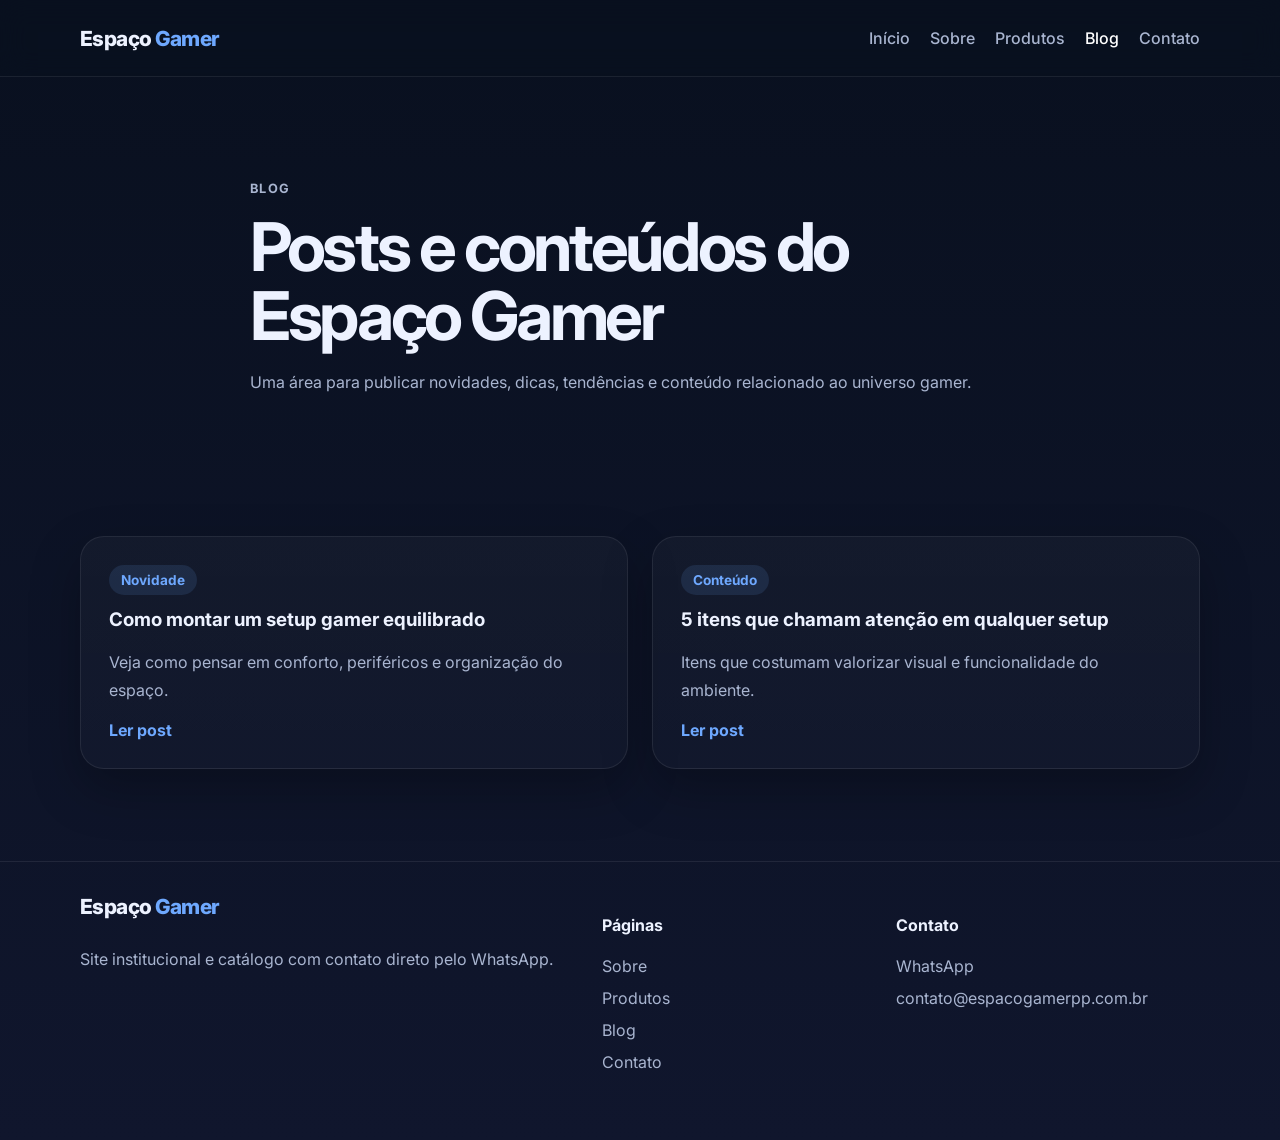
==== blog.html @ e514c717 "adicionando o projeto básico do site." ====
<!DOCTYPE html>
<html lang="pt-BR">
<head>
  <meta charset="UTF-8" />
  <meta name="viewport" content="width=device-width, initial-scale=1.0" />
  <title>Blog | Espaço Gamer</title>
  <meta name="description" content="Confira os posts e novidades do Espaço Gamer." />
  <link rel="preconnect" href="https://fonts.googleapis.com">
  <link rel="preconnect" href="https://fonts.gstatic.com" crossorigin>
  <link href="https://fonts.googleapis.com/css2?family=Inter:wght@400;500;600;700;800&display=swap" rel="stylesheet">
  <link rel="stylesheet" href="assets/css/style.css" />
</head>
<body>
  <header class="site-header">
    <div class="container nav-wrap">
      <a class="logo" href="index.html">Espaço <span>Gamer</span></a>
      <button class="menu-toggle" aria-label="Abrir menu">☰</button>
      <nav class="site-nav">
        <a href="index.html">Início</a>
        <a href="sobre.html">Sobre</a>
        <a href="produtos.html">Produtos</a>
        <a href="blog.html" class="active">Blog</a>
        <a href="contato.html">Contato</a>
      </nav>
    </div>
  </header>

  <main class="page-main">
    <section class="page-hero">
      <div class="container narrow">
        <p class="eyebrow">Blog</p>
        <h1>Posts e conteúdos do Espaço Gamer</h1>
        <p>Uma área para publicar novidades, dicas, tendências e conteúdo relacionado ao universo gamer.</p>
      </div>
    </section>

    <section class="section">
      <div class="container card-grid two">
        <article class="post-card">
          <span class="post-tag">Novidade</span>
          <h3><a href="blog/post-1.html">Como montar um setup gamer equilibrado</a></h3>
          <p>Veja como pensar em conforto, periféricos e organização do espaço.</p>
          <a class="text-link" href="blog/post-1.html">Ler post</a>
        </article>

        <article class="post-card">
          <span class="post-tag">Conteúdo</span>
          <h3><a href="blog/post-2.html">5 itens que chamam atenção em qualquer setup</a></h3>
          <p>Itens que costumam valorizar visual e funcionalidade do ambiente.</p>
          <a class="text-link" href="blog/post-2.html">Ler post</a>
        </article>
      </div>
    </section>
  </main>

  <footer class="site-footer">
    <div class="container footer-grid">
      <div>
        <a class="logo footer-logo" href="index.html">Espaço <span>Gamer</span></a>
        <p>Site institucional e catálogo com contato direto pelo WhatsApp.</p>
      </div>
      <div>
        <h4>Páginas</h4>
        <ul>
          <li><a href="sobre.html">Sobre</a></li>
          <li><a href="produtos.html">Produtos</a></li>
          <li><a href="blog.html">Blog</a></li>
          <li><a href="contato.html">Contato</a></li>
        </ul>
      </div>
      <div>
        <h4>Contato</h4>
        <ul>
          <li><a target="_blank" rel="noopener" href="https://wa.me/5500000000000">WhatsApp</a></li>
          <li><a href="mailto:contato@espacogamerpp.com.br">contato@espacogamerpp.com.br</a></li>
        </ul>
      </div>
    </div>
  </footer>

  <script src="assets/js/main.js"></script>
</body>
</html>
---- assets/css/style.css ----
:root {
  --bg: #0b1020;
  --bg-soft: #111831;
  --card: #141c36;
  --text: #edf2ff;
  --muted: #a9b5d0;
  --primary: #6ea8fe;
  --primary-strong: #4b8ef7;
  --border: rgba(255,255,255,0.08);
  --white: #ffffff;
  --shadow: 0 20px 50px rgba(0,0,0,0.25);
}

* { box-sizing: border-box; }
html { scroll-behavior: smooth; }
body {
  margin: 0;
  font-family: 'Inter', Arial, sans-serif;
  background: linear-gradient(180deg, #09101f 0%, #10162d 100%);
  color: var(--text);
}
img { max-width: 100%; display: block; }
a { color: inherit; text-decoration: none; }
.container { width: min(1120px, calc(100% - 32px)); margin: 0 auto; }
.narrow { width: min(780px, calc(100% - 32px)); }
.section { padding: 72px 0; }
.alt-bg { background: rgba(255,255,255,0.02); }
.page-main { min-height: 70vh; }

.site-header {
  position: sticky;
  top: 0;
  z-index: 20;
  background: rgba(9, 16, 31, 0.88);
  backdrop-filter: blur(14px);
  border-bottom: 1px solid var(--border);
}
.nav-wrap {
  display: flex;
  align-items: center;
  justify-content: space-between;
  min-height: 76px;
  gap: 16px;
}
.logo {
  font-size: 1.3rem;
  font-weight: 800;
  letter-spacing: -0.03em;
}
.logo span { color: var(--primary); }
.site-nav {
  display: flex;
  gap: 20px;
  align-items: center;
}
.site-nav a {
  color: var(--muted);
  font-weight: 500;
}
.site-nav a.active,
.site-nav a:hover { color: var(--white); }
.menu-toggle {
  display: none;
  background: transparent;
  border: 1px solid var(--border);
  color: var(--white);
  border-radius: 10px;
  padding: 10px 12px;
}

.hero,
.page-hero {
  padding: 88px 0 52px;
}
.hero-grid,
.two-col,
.footer-grid {
  display: grid;
  gap: 28px;
}
.hero-grid,
.two-col { grid-template-columns: 1.2fr 0.8fr; }
.hero h1,
.page-hero h1 {
  font-size: clamp(2.2rem, 6vw, 4.2rem);
  line-height: 1.02;
  letter-spacing: -0.05em;
  margin: 10px 0 18px;
}
.hero-text,
.page-hero p,
p { color: var(--muted); line-height: 1.75; }
.eyebrow {
  color: var(--primary);
  font-weight: 700;
  text-transform: uppercase;
  letter-spacing: 0.1em;
  font-size: 0.8rem;
}
.hero-actions {
  display: flex;
  flex-wrap: wrap;
  gap: 12px;
  margin-top: 28px;
}
.hero-card,
.info-box,
.product-card,
.post-card {
  background: linear-gradient(180deg, rgba(255,255,255,0.03), rgba(255,255,255,0.02));
  border: 1px solid var(--border);
  border-radius: 24px;
  padding: 28px;
  box-shadow: var(--shadow);
}
.badge,
.post-tag {
  display: inline-flex;
  padding: 7px 12px;
  border-radius: 999px;
  background: rgba(110,168,254,0.12);
  color: var(--primary);
  font-size: 0.85rem;
  font-weight: 700;
}
.hero-card h2,
.section h2,
.info-box h3,
.product-card h3,
.post-card h3 {
  margin: 14px 0 14px;
  line-height: 1.2;
}
.hero-card ul,
.check-list,
.footer-grid ul {
  list-style: none;
  padding: 0;
  margin: 18px 0 0;
}
.hero-card li,
.check-list li,
.footer-grid li {
  margin-bottom: 12px;
  color: var(--muted);
}
.card-grid {
  display: grid;
  gap: 24px;
}
.card-grid.three { grid-template-columns: repeat(3, 1fr); }
.card-grid.two { grid-template-columns: repeat(2, 1fr); }
.product-thumb {
  min-height: 180px;
  display: grid;
  place-items: center;
  border-radius: 18px;
  background: linear-gradient(135deg, rgba(110,168,254,0.18), rgba(255,255,255,0.04));
  color: var(--white);
  font-weight: 700;
  margin-bottom: 20px;
}
.btn {
  display: inline-flex;
  align-items: center;
  justify-content: center;
  gap: 8px;
  min-height: 48px;
  padding: 0 20px;
  border-radius: 14px;
  font-weight: 700;
  transition: transform .2s ease, background .2s ease;
}
.btn:hover { transform: translateY(-1px); }
.btn-primary {
  background: var(--primary);
  color: #07101d;
}
.btn-primary:hover { background: var(--primary-strong); }
.btn-secondary {
  border: 1px solid var(--border);
  color: var(--white);
  background: rgba(255,255,255,0.02);
}
.btn-full { width: 100%; margin-top: 18px; }
.text-link {
  color: var(--primary);
  font-weight: 700;
}
.section-head {
  display: flex;
  justify-content: space-between;
  align-items: end;
  gap: 20px;
  margin-bottom: 28px;
}
.filter-bar {
  margin-bottom: 28px;
}
.filter-bar input {
  width: 100%;
  min-height: 52px;
  border-radius: 14px;
  border: 1px solid var(--border);
  background: rgba(255,255,255,0.03);
  color: var(--white);
  padding: 0 16px;
  font-size: 1rem;
}
.post-layout {
  padding: 72px 0;
}
.post-meta {
  font-size: 0.95rem;
  color: var(--muted);
  margin-bottom: 28px;
}
.site-footer {
  border-top: 1px solid var(--border);
  padding: 32px 0 56px;
  margin-top: 20px;
}
.footer-grid { grid-template-columns: 1.3fr 0.7fr 0.8fr; }
.footer-logo { display: inline-block; margin-bottom: 10px; }

@media (max-width: 920px) {
  .hero-grid,
  .two-col,
  .card-grid.three,
  .card-grid.two,
  .footer-grid {
    grid-template-columns: 1fr;
  }

  .site-nav {
    display: none;
    position: absolute;
    top: 76px;
    right: 16px;
    left: 16px;
    background: #0f1730;
    border: 1px solid var(--border);
    border-radius: 18px;
    padding: 16px;
    flex-direction: column;
    align-items: flex-start;
  }

  .site-nav.open { display: flex; }
  .menu-toggle { display: inline-flex; }
  .section-head { align-items: flex-start; flex-direction: column; }
}
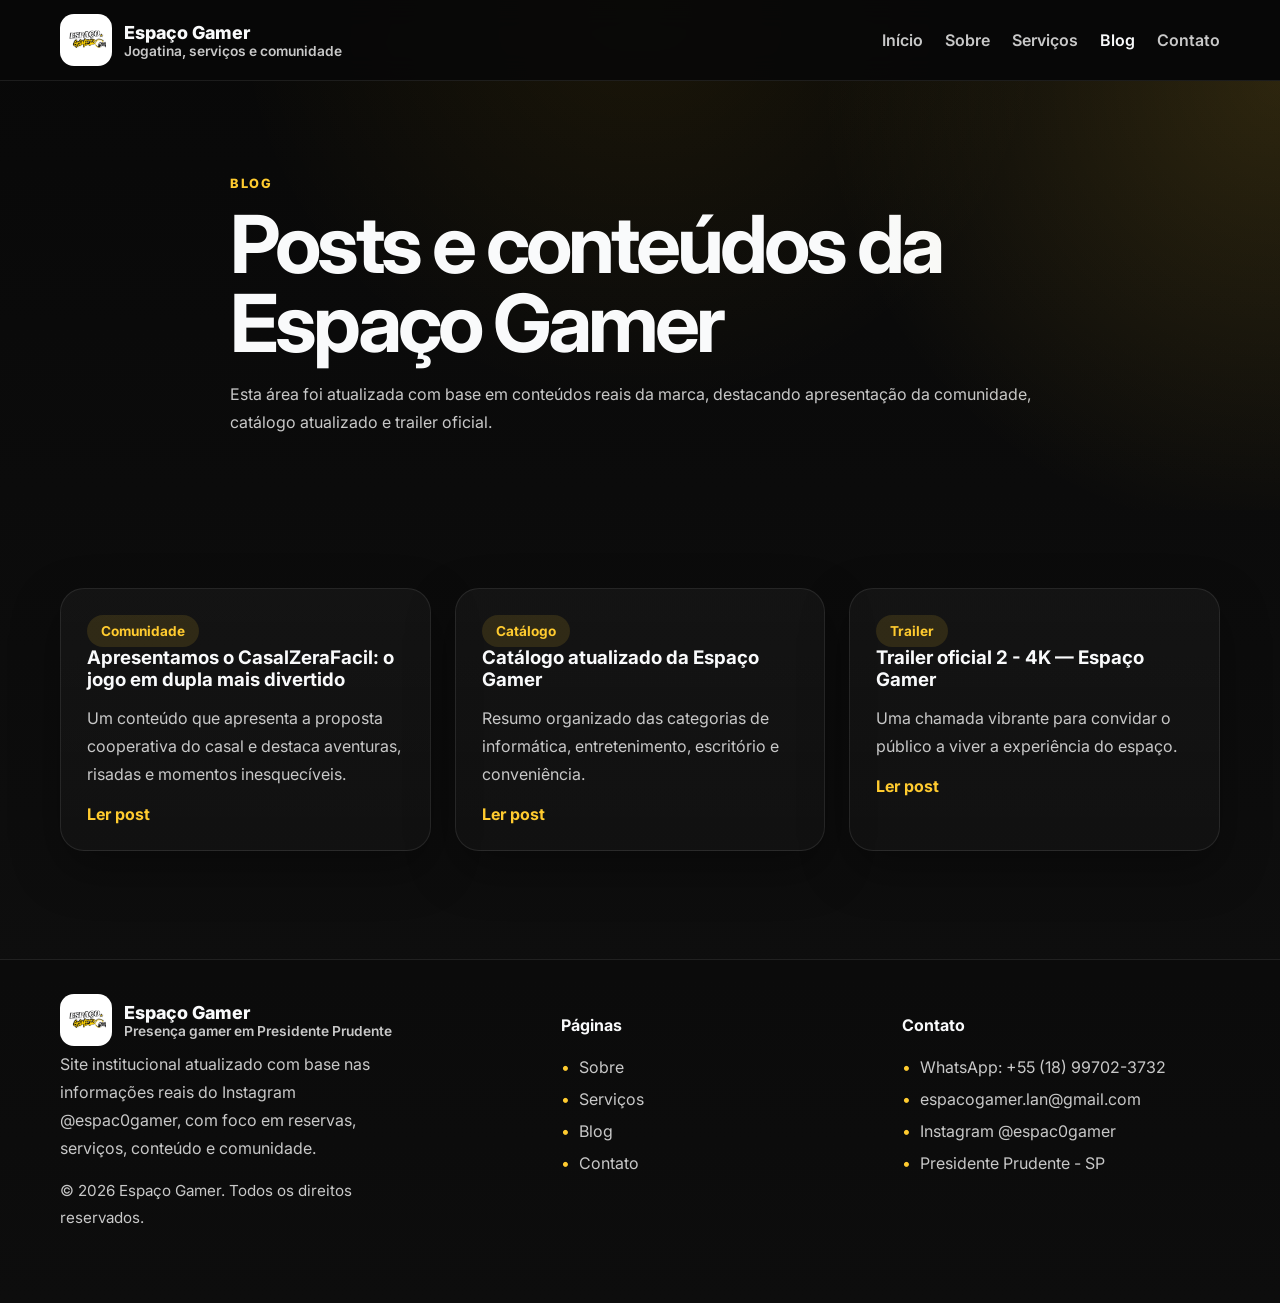
==== commit 79a3b89c: "atualizações do site" ====
--- a/blog.html
+++ b/blog.html
@@ -4,80 +4,101 @@
   <meta charset="UTF-8" />
   <meta name="viewport" content="width=device-width, initial-scale=1.0" />
   <title>Blog | Espaço Gamer</title>
-  <meta name="description" content="Confira os posts e novidades do Espaço Gamer." />
+  <meta name="description" content="Posts, novidades e conteúdos da Espaço Gamer." />
   <link rel="preconnect" href="https://fonts.googleapis.com">
   <link rel="preconnect" href="https://fonts.gstatic.com" crossorigin>
   <link href="https://fonts.googleapis.com/css2?family=Inter:wght@400;500;600;700;800&display=swap" rel="stylesheet">
   <link rel="stylesheet" href="assets/css/style.css" />
 </head>
 <body>
-  <header class="site-header">
-    <div class="container nav-wrap">
-      <a class="logo" href="index.html">Espaço <span>Gamer</span></a>
-      <button class="menu-toggle" aria-label="Abrir menu">☰</button>
-      <nav class="site-nav">
-        <a href="index.html">Início</a>
-        <a href="sobre.html">Sobre</a>
-        <a href="produtos.html">Produtos</a>
-        <a href="blog.html" class="active">Blog</a>
-        <a href="contato.html">Contato</a>
-      </nav>
-    </div>
-  </header>
+
+<header class="site-header">
+  <div class="container nav-wrap">
+    <a class="logo" href="index.html">
+      <img src="assets/img/branding/logo-espaco-gamer.png" alt="Logo Espaço Gamer" />
+      <span class="logo-mark">Espaço Gamer<span>Jogatina, serviços e comunidade</span></span>
+    </a>
+    <button class="menu-toggle" aria-label="Abrir menu">☰</button>
+    <nav class="site-nav">
+      <a href="index.html" class="">Início</a>
+      <a href="sobre.html" class="">Sobre</a>
+      <a href="produtos.html" class="">Serviços</a>
+      <a href="blog.html" class="active">Blog</a>
+      <a href="contato.html" class="">Contato</a>
+    </nav>
+  </div>
+</header>
+
 
   <main class="page-main">
     <section class="page-hero">
       <div class="container narrow">
         <p class="eyebrow">Blog</p>
-        <h1>Posts e conteúdos do Espaço Gamer</h1>
-        <p>Uma área para publicar novidades, dicas, tendências e conteúdo relacionado ao universo gamer.</p>
+        <h1>Posts e conteúdos da Espaço Gamer</h1>
+        <p>Esta área foi atualizada com base em conteúdos reais da marca, destacando apresentação da comunidade, catálogo atualizado e trailer oficial.</p>
       </div>
     </section>
 
     <section class="section">
-      <div class="container card-grid two">
+      <div class="container card-grid three">
         <article class="post-card">
-          <span class="post-tag">Novidade</span>
-          <h3><a href="blog/post-1.html">Como montar um setup gamer equilibrado</a></h3>
-          <p>Veja como pensar em conforto, periféricos e organização do espaço.</p>
+          <span class="post-tag">Comunidade</span>
+          <h3><a href="blog/post-1.html">Apresentamos o CasalZeraFacil: o jogo em dupla mais divertido</a></h3>
+          <p>Um conteúdo que apresenta a proposta cooperativa do casal e destaca aventuras, risadas e momentos inesquecíveis.</p>
           <a class="text-link" href="blog/post-1.html">Ler post</a>
         </article>
 
         <article class="post-card">
-          <span class="post-tag">Conteúdo</span>
-          <h3><a href="blog/post-2.html">5 itens que chamam atenção em qualquer setup</a></h3>
-          <p>Itens que costumam valorizar visual e funcionalidade do ambiente.</p>
+          <span class="post-tag">Catálogo</span>
+          <h3><a href="blog/post-2.html">Catálogo atualizado da Espaço Gamer</a></h3>
+          <p>Resumo organizado das categorias de informática, entretenimento, escritório e conveniência.</p>
           <a class="text-link" href="blog/post-2.html">Ler post</a>
+        </article>
+
+        <article class="post-card">
+          <span class="post-tag">Trailer</span>
+          <h3><a href="blog/post-3.html">Trailer oficial 2 - 4K — Espaço Gamer</a></h3>
+          <p>Uma chamada vibrante para convidar o público a viver a experiência do espaço.</p>
+          <a class="text-link" href="blog/post-3.html">Ler post</a>
         </article>
       </div>
     </section>
   </main>
 
-  <footer class="site-footer">
-    <div class="container footer-grid">
-      <div>
-        <a class="logo footer-logo" href="index.html">Espaço <span>Gamer</span></a>
-        <p>Site institucional e catálogo com contato direto pelo WhatsApp.</p>
-      </div>
-      <div>
-        <h4>Páginas</h4>
-        <ul>
-          <li><a href="sobre.html">Sobre</a></li>
-          <li><a href="produtos.html">Produtos</a></li>
-          <li><a href="blog.html">Blog</a></li>
-          <li><a href="contato.html">Contato</a></li>
-        </ul>
-      </div>
-      <div>
-        <h4>Contato</h4>
-        <ul>
-          <li><a target="_blank" rel="noopener" href="https://wa.me/5500000000000">WhatsApp</a></li>
-          <li><a href="mailto:contato@espacogamerpp.com.br">contato@espacogamerpp.com.br</a></li>
-        </ul>
-      </div>
+
+<footer class="site-footer">
+  <div class="container footer-grid">
+    <div class="footer-brand">
+      <a class="logo" href="index.html">
+        <img src="assets/img/branding/logo-espaco-gamer.png" alt="Logo Espaço Gamer" />
+        <span class="logo-mark">Espaço Gamer<span>Presença gamer em Presidente Prudente</span></span>
+      </a>
+      <p>Site institucional atualizado com base nas informações reais do Instagram <span data-instagram-user></span>, com foco em reservas, serviços, conteúdo e comunidade.</p>
+      <p class="footer-note small-muted">© <span data-current-year></span> Espaço Gamer. Todos os direitos reservados.</p>
     </div>
-  </footer>
+    <div>
+      <h4>Páginas</h4>
+      <ul>
+        <li><a href="sobre.html">Sobre</a></li>
+        <li><a href="produtos.html">Serviços</a></li>
+        <li><a href="blog.html">Blog</a></li>
+        <li><a href="contato.html">Contato</a></li>
+      </ul>
+    </div>
+    <div>
+      <h4>Contato</h4>
+      <ul>
+        <li><a data-whatsapp-link data-whatsapp-text="Olá! Vim pelo site do Espaço Gamer e quero mais informações.">WhatsApp: <span data-whatsapp-number></span></a></li>
+        <li><a data-email-link><span data-email-text></span></a></li>
+        <li><a data-instagram-link>Instagram <span data-instagram-user></span></a></li>
+        <li><span data-city></span></li>
+      </ul>
+    </div>
+  </div>
+</footer>
 
+
+  <script src="assets/js/site-config.js"></script>
   <script src="assets/js/main.js"></script>
 </body>
 </html>
--- a/assets/css/style.css
+++ b/assets/css/style.css
@@ -1,14 +1,15 @@
 :root {
-  --bg: #0b1020;
-  --bg-soft: #111831;
-  --card: #141c36;
-  --text: #edf2ff;
-  --muted: #a9b5d0;
-  --primary: #6ea8fe;
-  --primary-strong: #4b8ef7;
-  --border: rgba(255,255,255,0.08);
-  --white: #ffffff;
-  --shadow: 0 20px 50px rgba(0,0,0,0.25);
+  --bg: #090909;
+  --bg-soft: #131313;
+  --panel: #181818;
+  --panel-2: #1f1f1f;
+  --text: #f9fafb;
+  --muted: #c8c8c8;
+  --accent: #ffcb2f;
+  --accent-strong: #f4a300;
+  --line: rgba(255,255,255,0.09);
+  --shadow: 0 18px 48px rgba(0, 0, 0, 0.35);
+  --radius: 24px;
 }
 
 * { box-sizing: border-box; }
@@ -16,177 +17,167 @@
 body {
   margin: 0;
   font-family: 'Inter', Arial, sans-serif;
-  background: linear-gradient(180deg, #09101f 0%, #10162d 100%);
+  background:
+    radial-gradient(circle at top, rgba(255, 191, 0, 0.08), transparent 28%),
+    linear-gradient(180deg, #080808 0%, #101010 100%);
   color: var(--text);
 }
-img { max-width: 100%; display: block; }
+img { display: block; max-width: 100%; }
 a { color: inherit; text-decoration: none; }
-.container { width: min(1120px, calc(100% - 32px)); margin: 0 auto; }
-.narrow { width: min(780px, calc(100% - 32px)); }
-.section { padding: 72px 0; }
+p { color: var(--muted); line-height: 1.75; margin: 0 0 16px; }
+ul { margin: 0; padding: 0; }
+.container { width: min(1160px, calc(100% - 32px)); margin: 0 auto; }
+.narrow { width: min(820px, calc(100% - 32px)); }
+.section { padding: 78px 0; }
 .alt-bg { background: rgba(255,255,255,0.02); }
 .page-main { min-height: 70vh; }
+.eyebrow {
+  color: var(--accent);
+  font-weight: 800;
+  letter-spacing: 0.12em;
+  font-size: 0.8rem;
+  text-transform: uppercase;
+  margin-bottom: 10px;
+}
 
 .site-header {
   position: sticky;
   top: 0;
-  z-index: 20;
-  background: rgba(9, 16, 31, 0.88);
+  z-index: 30;
+  border-bottom: 1px solid var(--line);
+  background: rgba(8, 8, 8, 0.86);
   backdrop-filter: blur(14px);
-  border-bottom: 1px solid var(--border);
 }
 .nav-wrap {
+  min-height: 80px;
   display: flex;
   align-items: center;
   justify-content: space-between;
-  min-height: 76px;
-  gap: 16px;
+  gap: 20px;
 }
 .logo {
-  font-size: 1.3rem;
+  display: inline-flex;
+  align-items: center;
+  gap: 12px;
+  font-size: 1.12rem;
   font-weight: 800;
-  letter-spacing: -0.03em;
-}
-.logo span { color: var(--primary); }
+}
+.logo img {
+  width: 52px;
+  height: 52px;
+  object-fit: contain;
+  background: #fff;
+  border-radius: 14px;
+  padding: 6px;
+}
+.logo-mark span {
+  display: block;
+  font-size: 0.86rem;
+  font-weight: 600;
+  color: var(--muted);
+}
 .site-nav {
   display: flex;
-  gap: 20px;
+  gap: 22px;
   align-items: center;
 }
 .site-nav a {
   color: var(--muted);
-  font-weight: 500;
+  font-weight: 600;
 }
 .site-nav a.active,
-.site-nav a:hover { color: var(--white); }
+.site-nav a:hover { color: var(--text); }
 .menu-toggle {
   display: none;
+  padding: 10px 12px;
+  border-radius: 12px;
+  border: 1px solid var(--line);
   background: transparent;
-  border: 1px solid var(--border);
-  color: var(--white);
-  border-radius: 10px;
-  padding: 10px 12px;
-}
-
-.hero,
-.page-hero {
-  padding: 88px 0 52px;
-}
-.hero-grid,
-.two-col,
-.footer-grid {
-  display: grid;
-  gap: 28px;
-}
-.hero-grid,
-.two-col { grid-template-columns: 1.2fr 0.8fr; }
+  color: var(--text);
+}
+
+.hero {
+  position: relative;
+  min-height: 86vh;
+  display: flex;
+  align-items: center;
+  overflow: hidden;
+}
+.hero::before {
+  content: "";
+  position: absolute;
+  inset: 0;
+  background:
+    linear-gradient(90deg, rgba(0,0,0,0.86) 0%, rgba(0,0,0,0.72) 42%, rgba(0,0,0,0.42) 100%),
+    linear-gradient(180deg, rgba(0,0,0,0.18), rgba(0,0,0,0.4));
+}
+.hero-bg {
+  position: absolute;
+  inset: 0;
+  width: 100%;
+  height: 100%;
+  object-fit: cover;
+}
+.hero-inner {
+  position: relative;
+  z-index: 1;
+  width: min(760px, 100%);
+  padding: 96px 0;
+}
 .hero h1,
 .page-hero h1 {
-  font-size: clamp(2.2rem, 6vw, 4.2rem);
-  line-height: 1.02;
+  font-size: clamp(2.4rem, 7vw, 5rem);
+  line-height: 0.98;
   letter-spacing: -0.05em;
-  margin: 10px 0 18px;
-}
-.hero-text,
-.page-hero p,
-p { color: var(--muted); line-height: 1.75; }
-.eyebrow {
-  color: var(--primary);
-  font-weight: 700;
-  text-transform: uppercase;
-  letter-spacing: 0.1em;
-  font-size: 0.8rem;
-}
-.hero-actions {
+  margin: 0 0 18px;
+}
+.hero p { font-size: 1.03rem; }
+.hero-actions,
+.inline-actions {
   display: flex;
   flex-wrap: wrap;
   gap: 12px;
   margin-top: 28px;
 }
-.hero-card,
-.info-box,
-.product-card,
-.post-card {
-  background: linear-gradient(180deg, rgba(255,255,255,0.03), rgba(255,255,255,0.02));
-  border: 1px solid var(--border);
-  border-radius: 24px;
-  padding: 28px;
-  box-shadow: var(--shadow);
-}
-.badge,
-.post-tag {
-  display: inline-flex;
-  padding: 7px 12px;
-  border-radius: 999px;
-  background: rgba(110,168,254,0.12);
-  color: var(--primary);
-  font-size: 0.85rem;
-  font-weight: 700;
-}
-.hero-card h2,
-.section h2,
-.info-box h3,
-.product-card h3,
-.post-card h3 {
-  margin: 14px 0 14px;
-  line-height: 1.2;
-}
-.hero-card ul,
-.check-list,
-.footer-grid ul {
-  list-style: none;
-  padding: 0;
-  margin: 18px 0 0;
-}
-.hero-card li,
-.check-list li,
-.footer-grid li {
-  margin-bottom: 12px;
-  color: var(--muted);
-}
-.card-grid {
+.stat-row,
+.card-grid,
+.footer-grid,
+.two-col,
+.gallery-grid,
+.service-grid,
+.mini-grid {
   display: grid;
   gap: 24px;
 }
-.card-grid.three { grid-template-columns: repeat(3, 1fr); }
-.card-grid.two { grid-template-columns: repeat(2, 1fr); }
-.product-thumb {
-  min-height: 180px;
-  display: grid;
-  place-items: center;
-  border-radius: 18px;
-  background: linear-gradient(135deg, rgba(110,168,254,0.18), rgba(255,255,255,0.04));
-  color: var(--white);
-  font-weight: 700;
-  margin-bottom: 20px;
-}
-.btn {
-  display: inline-flex;
-  align-items: center;
-  justify-content: center;
-  gap: 8px;
-  min-height: 48px;
-  padding: 0 20px;
-  border-radius: 14px;
-  font-weight: 700;
-  transition: transform .2s ease, background .2s ease;
-}
-.btn:hover { transform: translateY(-1px); }
-.btn-primary {
-  background: var(--primary);
-  color: #07101d;
-}
-.btn-primary:hover { background: var(--primary-strong); }
-.btn-secondary {
-  border: 1px solid var(--border);
-  color: var(--white);
-  background: rgba(255,255,255,0.02);
-}
-.btn-full { width: 100%; margin-top: 18px; }
-.text-link {
-  color: var(--primary);
-  font-weight: 700;
-}
+.stat-row { grid-template-columns: repeat(4, 1fr); margin-top: 40px; position: relative; z-index: 1; }
+.stat-card,
+.info-box,
+.post-card,
+.service-card,
+.gallery-card,
+.feature-card,
+.contact-card,
+.highlight-card {
+  background: linear-gradient(180deg, rgba(255,255,255,0.035), rgba(255,255,255,0.02));
+  border: 1px solid var(--line);
+  border-radius: var(--radius);
+  box-shadow: var(--shadow);
+}
+.stat-card,
+.info-box,
+.post-card,
+.service-card,
+.feature-card,
+.contact-card,
+.highlight-card { padding: 26px; }
+.gallery-card { overflow: hidden; }
+.card-grid.three,
+.service-grid { grid-template-columns: repeat(3, 1fr); }
+.card-grid.two,
+.gallery-grid,
+.two-col,
+.footer-grid { grid-template-columns: repeat(2, 1fr); }
+.footer-grid { grid-template-columns: 1.2fr 0.8fr 0.8fr; }
 .section-head {
   display: flex;
   justify-content: space-between;
@@ -194,59 +185,265 @@
   gap: 20px;
   margin-bottom: 28px;
 }
+.section-head h2,
+.section h2,
+.info-box h3,
+.post-card h3,
+.service-card h3,
+.contact-card h3,
+.highlight-card h3 { margin: 0 0 14px; line-height: 1.15; }
+.section h2 { font-size: clamp(1.8rem, 4vw, 3rem); }
+.badge,
+.post-tag,
+.chip {
+  display: inline-flex;
+  align-items: center;
+  gap: 8px;
+  padding: 8px 14px;
+  border-radius: 999px;
+  background: rgba(255, 203, 47, 0.12);
+  color: var(--accent);
+  font-weight: 700;
+  font-size: 0.85rem;
+}
+.btn {
+  min-height: 50px;
+  display: inline-flex;
+  align-items: center;
+  justify-content: center;
+  gap: 8px;
+  border-radius: 14px;
+  padding: 0 20px;
+  font-weight: 700;
+  transition: transform .2s ease, background .2s ease, border .2s ease;
+}
+.btn:hover { transform: translateY(-1px); }
+.btn-primary {
+  background: linear-gradient(135deg, var(--accent) 0%, var(--accent-strong) 100%);
+  color: #101010;
+}
+.btn-primary:hover { filter: brightness(1.03); }
+.btn-secondary {
+  border: 1px solid var(--line);
+  background: rgba(255,255,255,0.025);
+  color: var(--text);
+}
+.btn-full { width: 100%; }
+.text-link {
+  color: var(--accent);
+  font-weight: 700;
+}
+.feature-list,
+.check-list,
+.contact-list,
+.footer-grid ul,
+.post-list {
+  list-style: none;
+}
+.feature-list li,
+.check-list li,
+.contact-list li,
+.footer-grid li,
+.post-list li {
+  color: var(--muted);
+  margin-bottom: 12px;
+  position: relative;
+  padding-left: 18px;
+}
+.feature-list li::before,
+.check-list li::before,
+.contact-list li::before,
+.footer-grid li::before,
+.post-list li::before {
+  content: "•";
+  color: var(--accent);
+  position: absolute;
+  left: 0;
+}
+.highlight-card p:last-child,
+.service-card p:last-child,
+.contact-card p:last-child,
+.info-box p:last-child { margin-bottom: 0; }
+.page-hero {
+  padding: 92px 0 58px;
+  position: relative;
+  overflow: hidden;
+}
+.page-hero::before {
+  content: "";
+  position: absolute;
+  inset: 0;
+  background: radial-gradient(circle at top right, rgba(255,203,47,.15), transparent 34%);
+  pointer-events: none;
+}
+.page-hero.with-image { padding: 0; }
+.page-hero-image {
+  position: relative;
+  min-height: 420px;
+  display: flex;
+  align-items: end;
+}
+.page-hero-image img {
+  position: absolute;
+  inset: 0;
+  width: 100%;
+  height: 100%;
+  object-fit: cover;
+}
+.page-hero-image::after {
+  content: "";
+  position: absolute;
+  inset: 0;
+  background: linear-gradient(180deg, rgba(0,0,0,0.2), rgba(0,0,0,0.75));
+}
+.page-hero-content {
+  position: relative;
+  z-index: 1;
+  padding: 72px 0 48px;
+}
+.image-frame {
+  border-radius: 28px;
+  overflow: hidden;
+  border: 1px solid var(--line);
+  box-shadow: var(--shadow);
+}
+.image-frame img,
+.gallery-card img,
+.post-cover img { width: 100%; height: 100%; object-fit: cover; }
+.gallery-card img { aspect-ratio: 16 / 10; }
+.post-cover img {
+  aspect-ratio: 16 / 9;
+  border-radius: 24px;
+  border: 1px solid var(--line);
+  margin-bottom: 28px;
+}
 .filter-bar {
   margin-bottom: 28px;
 }
 .filter-bar input {
   width: 100%;
-  min-height: 52px;
-  border-radius: 14px;
-  border: 1px solid var(--border);
+  min-height: 56px;
+  border-radius: 16px;
+  border: 1px solid var(--line);
   background: rgba(255,255,255,0.03);
-  color: var(--white);
+  color: var(--text);
   padding: 0 16px;
   font-size: 1rem;
 }
-.post-layout {
-  padding: 72px 0;
-}
+.filter-note {
+  margin-top: 10px;
+  font-size: 0.95rem;
+}
+.service-list { margin-top: 18px; }
+.service-list li {
+  list-style: none;
+  display: flex;
+  align-items: flex-start;
+  justify-content: space-between;
+  gap: 18px;
+  padding: 14px 0;
+  border-bottom: 1px solid rgba(255,255,255,0.06);
+  color: var(--muted);
+}
+.service-list li:last-child { border-bottom: none; padding-bottom: 0; }
+.service-list li span { max-width: 78%; }
+.service-list strong {
+  color: var(--accent);
+  white-space: nowrap;
+}
+.service-card .mini-note {
+  margin-top: 16px;
+  padding: 14px;
+  border-radius: 16px;
+  background: rgba(255,255,255,0.025);
+  border: 1px solid rgba(255,255,255,0.06);
+}
+.post-layout { padding: 76px 0; }
 .post-meta {
+  color: var(--muted);
   font-size: 0.95rem;
-  color: var(--muted);
-  margin-bottom: 28px;
-}
+  margin-bottom: 26px;
+}
+.pull-quote {
+  margin: 28px 0;
+  padding: 24px;
+  border-left: 4px solid var(--accent);
+  border-radius: 18px;
+  background: rgba(255,255,255,0.025);
+  color: var(--text);
+  font-size: 1.05rem;
+}
+.notice-box {
+  padding: 18px 20px;
+  border-radius: 18px;
+  border: 1px solid rgba(255,255,255,0.08);
+  background: rgba(255,255,255,0.025);
+}
+.footer-brand p { max-width: 360px; }
 .site-footer {
-  border-top: 1px solid var(--border);
-  padding: 32px 0 56px;
-  margin-top: 20px;
-}
-.footer-grid { grid-template-columns: 1.3fr 0.7fr 0.8fr; }
-.footer-logo { display: inline-block; margin-bottom: 10px; }
+  margin-top: 30px;
+  padding: 34px 0 56px;
+  border-top: 1px solid var(--line);
+  background: rgba(0,0,0,0.18);
+}
+.footer-note {
+  margin-top: 10px;
+  font-size: 0.92rem;
+}
+.small-muted { color: var(--muted); font-size: 0.95rem; }
+.center-text { text-align: center; }
+
+@media (max-width: 1024px) {
+  .stat-row { grid-template-columns: repeat(2, 1fr); }
+  .card-grid.three,
+  .service-grid { grid-template-columns: repeat(2, 1fr); }
+}
 
 @media (max-width: 920px) {
-  .hero-grid,
-  .two-col,
-  .card-grid.three,
-  .card-grid.two,
-  .footer-grid {
-    grid-template-columns: 1fr;
-  }
-
   .site-nav {
     display: none;
     position: absolute;
-    top: 76px;
+    top: 78px;
+    left: 16px;
     right: 16px;
-    left: 16px;
-    background: #0f1730;
-    border: 1px solid var(--border);
+    background: #111111;
+    border: 1px solid var(--line);
     border-radius: 18px;
-    padding: 16px;
+    padding: 18px;
     flex-direction: column;
     align-items: flex-start;
   }
-
   .site-nav.open { display: flex; }
   .menu-toggle { display: inline-flex; }
-  .section-head { align-items: flex-start; flex-direction: column; }
-}
+  .stat-row,
+  .card-grid.two,
+  .card-grid.three,
+  .gallery-grid,
+  .two-col,
+  .service-grid,
+  .footer-grid {
+    grid-template-columns: 1fr;
+  }
+  .section-head {
+    flex-direction: column;
+    align-items: flex-start;
+  }
+  .hero {
+    min-height: auto;
+  }
+  .hero-inner {
+    width: 100%;
+    padding: 86px 0 54px;
+  }
+}
+
+@media (max-width: 640px) {
+  .container { width: min(100% - 24px, 1160px); }
+  .logo img { width: 46px; height: 46px; }
+  .stat-row { grid-template-columns: 1fr; }
+  .service-list li {
+    flex-direction: column;
+    gap: 6px;
+  }
+  .service-list li span { max-width: 100%; }
+}
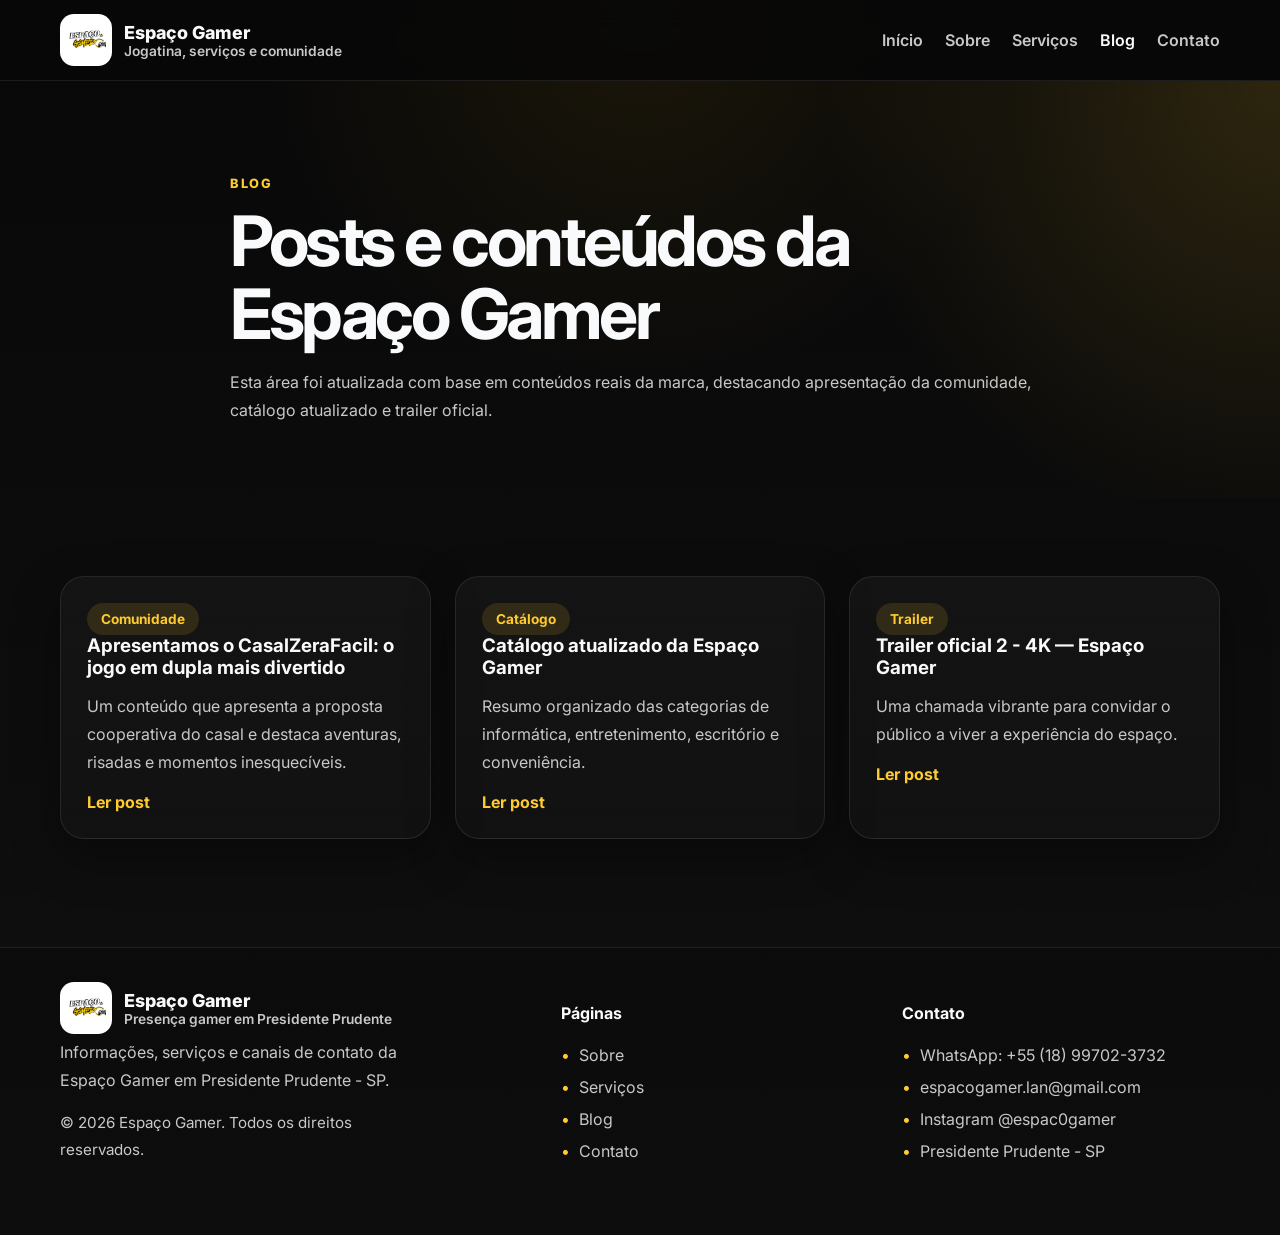
==== commit 418cc9ba: "atualização - aff" ====
--- a/blog.html
+++ b/blog.html
@@ -73,7 +73,7 @@
         <img src="assets/img/branding/logo-espaco-gamer.png" alt="Logo Espaço Gamer" />
         <span class="logo-mark">Espaço Gamer<span>Presença gamer em Presidente Prudente</span></span>
       </a>
-      <p>Site institucional atualizado com base nas informações reais do Instagram <span data-instagram-user></span>, com foco em reservas, serviços, conteúdo e comunidade.</p>
+      <p>Informações, serviços e canais de contato da Espaço Gamer em Presidente Prudente - SP.</p>
       <p class="footer-note small-muted">© <span data-current-year></span> Espaço Gamer. Todos os direitos reservados.</p>
     </div>
     <div>
--- a/assets/css/style.css
+++ b/assets/css/style.css
@@ -108,8 +108,9 @@
   position: absolute;
   inset: 0;
   background:
-    linear-gradient(90deg, rgba(0,0,0,0.86) 0%, rgba(0,0,0,0.72) 42%, rgba(0,0,0,0.42) 100%),
-    linear-gradient(180deg, rgba(0,0,0,0.18), rgba(0,0,0,0.4));
+    linear-gradient(90deg, rgba(0,0,0,0.96) 0%, rgba(0,0,0,0.88) 42%, rgba(0,0,0,0.52) 100%),
+    radial-gradient(circle at 28% 46%, rgba(0,0,0,0.92) 0%, rgba(0,0,0,0.72) 34%, transparent 62%),
+    linear-gradient(180deg, rgba(0,0,0,0.34), rgba(0,0,0,0.54));
 }
 .hero-bg {
   position: absolute;
@@ -121,13 +122,18 @@
 .hero-inner {
   position: relative;
   z-index: 1;
-  width: min(760px, 100%);
-  padding: 96px 0;
+  width: min(700px, 100%);
+  padding: 40px;
+  border-radius: 28px;
+  background: linear-gradient(135deg, rgba(0,0,0,0.82), rgba(0,0,0,0.50));
+  border: 1px solid rgba(255,255,255,0.08);
+  box-shadow: 0 24px 70px rgba(0,0,0,0.48);
+  backdrop-filter: blur(3px);
 }
 .hero h1,
 .page-hero h1 {
-  font-size: clamp(2.4rem, 7vw, 5rem);
-  line-height: 0.98;
+  font-size: clamp(2.25rem, 5.8vw, 4.35rem);
+  line-height: 1.04;
   letter-spacing: -0.05em;
   margin: 0 0 18px;
 }
@@ -433,7 +439,8 @@
   }
   .hero-inner {
     width: 100%;
-    padding: 86px 0 54px;
+    padding: 28px;
+    margin: 62px 0 38px;
   }
 }
 
@@ -441,9 +448,68 @@
   .container { width: min(100% - 24px, 1160px); }
   .logo img { width: 46px; height: 46px; }
   .stat-row { grid-template-columns: 1fr; }
+  .hero h1,
+  .page-hero h1 {
+    font-size: clamp(2rem, 12vw, 3.1rem);
+  }
   .service-list li {
     flex-direction: column;
     gap: 6px;
   }
   .service-list li span { max-width: 100%; }
 }
+
+/* Ajustes solicitados: banner principal sem texto por cima e conteúdo abaixo */
+.hero-showcase {
+  background: #050505;
+  border-bottom: 1px solid var(--line);
+}
+.hero-showcase img {
+  width: 100%;
+  max-height: 760px;
+  object-fit: cover;
+  object-position: center;
+}
+.intro-section {
+  padding-top: 58px;
+}
+.intro-grid {
+  align-items: center;
+}
+.intro-section h1 {
+  font-size: clamp(2.2rem, 5vw, 4rem);
+  line-height: 1.02;
+  letter-spacing: -0.05em;
+  margin: 0 0 18px;
+}
+.intro-contact h2 {
+  font-size: clamp(1.5rem, 3vw, 2.2rem);
+}
+.compact-section {
+  padding-top: 64px;
+}
+.card-grid.four {
+  grid-template-columns: repeat(4, 1fr);
+}
+
+@media (max-width: 1100px) {
+  .card-grid.four {
+    grid-template-columns: repeat(2, 1fr);
+  }
+}
+
+@media (max-width: 920px) {
+  .hero-showcase img {
+    min-height: 320px;
+    object-position: center;
+  }
+}
+
+@media (max-width: 640px) {
+  .card-grid.four {
+    grid-template-columns: 1fr;
+  }
+  .hero-showcase img {
+    min-height: 260px;
+  }
+}
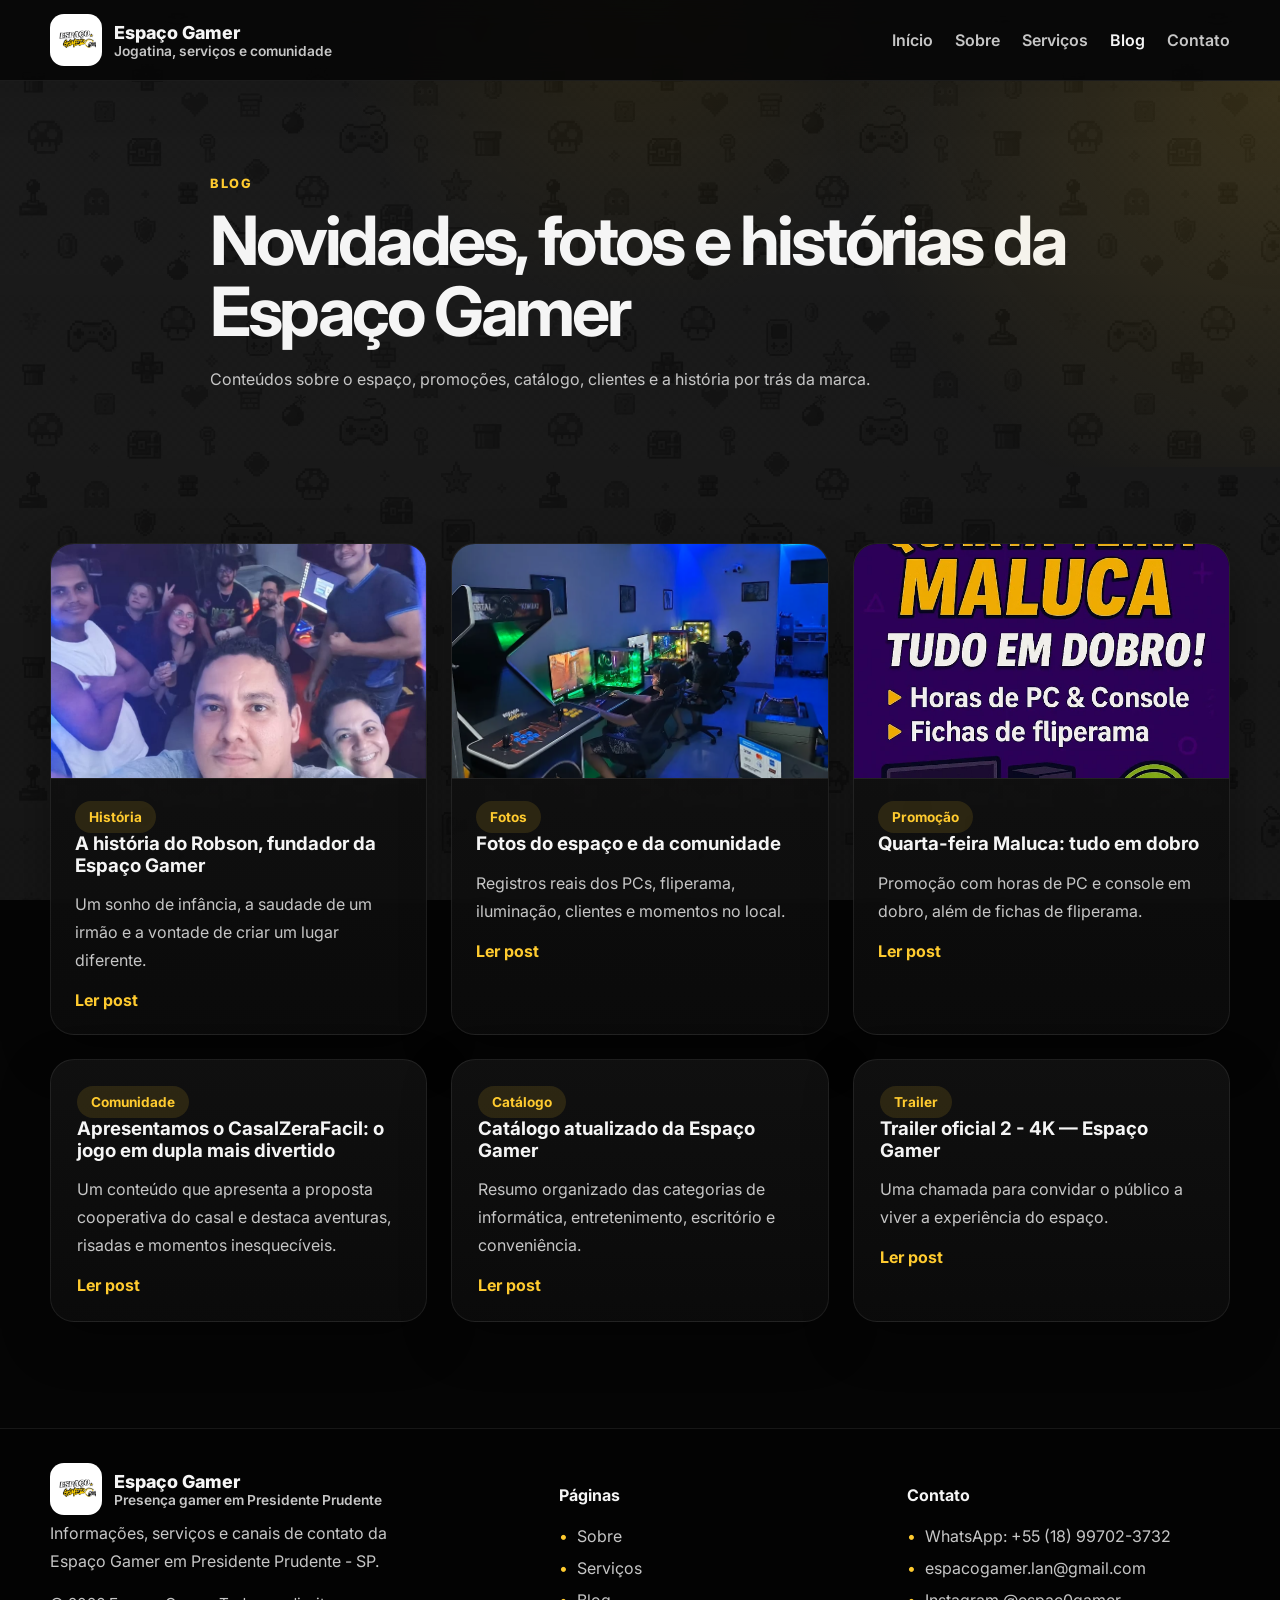
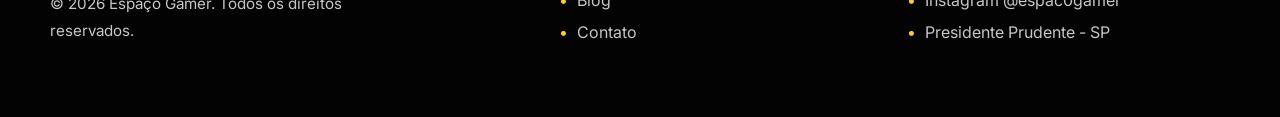
==== commit 459df747: "hahahaha foda demais" ====
--- a/blog.html
+++ b/blog.html
@@ -4,7 +4,7 @@
   <meta charset="UTF-8" />
   <meta name="viewport" content="width=device-width, initial-scale=1.0" />
   <title>Blog | Espaço Gamer</title>
-  <meta name="description" content="Posts, novidades e conteúdos da Espaço Gamer." />
+  <meta name="description" content="Posts, fotos, novidades e histórias da Espaço Gamer." />
   <link rel="preconnect" href="https://fonts.googleapis.com">
   <link rel="preconnect" href="https://fonts.gstatic.com" crossorigin>
   <link href="https://fonts.googleapis.com/css2?family=Inter:wght@400;500;600;700;800&display=swap" rel="stylesheet">
@@ -34,13 +34,37 @@
     <section class="page-hero">
       <div class="container narrow">
         <p class="eyebrow">Blog</p>
-        <h1>Posts e conteúdos da Espaço Gamer</h1>
-        <p>Esta área foi atualizada com base em conteúdos reais da marca, destacando apresentação da comunidade, catálogo atualizado e trailer oficial.</p>
+        <h1>Novidades, fotos e histórias da Espaço Gamer</h1>
+        <p>Conteúdos sobre o espaço, promoções, catálogo, clientes e a história por trás da marca.</p>
       </div>
     </section>
 
     <section class="section">
       <div class="container card-grid three">
+        <article class="post-card post-card-with-cover">
+          <a href="blog/post-4.html" class="post-card-cover"><img src="assets/img/uploads/proprietarios/robson-proprietario.png" alt="Robson e comunidade da Espaço Gamer" /></a>
+          <span class="post-tag">História</span>
+          <h3><a href="blog/post-4.html">A história do Robson, fundador da Espaço Gamer</a></h3>
+          <p>Um sonho de infância, a saudade de um irmão e a vontade de criar um lugar diferente.</p>
+          <a class="text-link" href="blog/post-4.html">Ler post</a>
+        </article>
+
+        <article class="post-card post-card-with-cover">
+          <a href="blog/post-5.html" class="post-card-cover"><img src="assets/img/uploads/galeria/espaco-pcs-fliperama-01.png" alt="Ambiente da Espaço Gamer" /></a>
+          <span class="post-tag">Fotos</span>
+          <h3><a href="blog/post-5.html">Fotos do espaço e da comunidade</a></h3>
+          <p>Registros reais dos PCs, fliperama, iluminação, clientes e momentos no local.</p>
+          <a class="text-link" href="blog/post-5.html">Ler post</a>
+        </article>
+
+        <article class="post-card post-card-with-cover">
+          <a href="blog/post-6.html" class="post-card-cover"><img src="assets/img/uploads/posts/quarta-feira-maluca.png" alt="Promoção Quarta-feira Maluca" /></a>
+          <span class="post-tag">Promoção</span>
+          <h3><a href="blog/post-6.html">Quarta-feira Maluca: tudo em dobro</a></h3>
+          <p>Promoção com horas de PC e console em dobro, além de fichas de fliperama.</p>
+          <a class="text-link" href="blog/post-6.html">Ler post</a>
+        </article>
+
         <article class="post-card">
           <span class="post-tag">Comunidade</span>
           <h3><a href="blog/post-1.html">Apresentamos o CasalZeraFacil: o jogo em dupla mais divertido</a></h3>
@@ -58,13 +82,12 @@
         <article class="post-card">
           <span class="post-tag">Trailer</span>
           <h3><a href="blog/post-3.html">Trailer oficial 2 - 4K — Espaço Gamer</a></h3>
-          <p>Uma chamada vibrante para convidar o público a viver a experiência do espaço.</p>
+          <p>Uma chamada para convidar o público a viver a experiência do espaço.</p>
           <a class="text-link" href="blog/post-3.html">Ler post</a>
         </article>
       </div>
     </section>
   </main>
-
 
 <footer class="site-footer">
   <div class="container footer-grid">
--- a/assets/css/style.css
+++ b/assets/css/style.css
@@ -1,13 +1,13 @@
 :root {
-  --bg: #090909;
-  --bg-soft: #131313;
-  --panel: #181818;
-  --panel-2: #1f1f1f;
-  --text: #f9fafb;
-  --muted: #c8c8c8;
+  --bg: #050505;
+  --bg-soft: #0f0f0f;
+  --panel: rgba(14, 14, 14, 0.92);
+  --panel-2: rgba(20, 20, 20, 0.92);
+  --text: #f5f5f5;
+  --muted: #c6c6c6;
   --accent: #ffcb2f;
-  --accent-strong: #f4a300;
-  --line: rgba(255,255,255,0.09);
+  --accent-strong: #f3a300;
+  --line: rgba(255,255,255,0.08);
   --shadow: 0 18px 48px rgba(0, 0, 0, 0.35);
   --radius: 24px;
 }
@@ -17,18 +17,45 @@
 body {
   margin: 0;
   font-family: 'Inter', Arial, sans-serif;
+  color: var(--text);
+  background-color: var(--bg);
+  position: relative;
+  overflow-x: hidden;
+}
+body::before {
+  content: "";
+  position: fixed;
+  inset: 0;
+  z-index: 0;
+  background-image: url('../img/background/games-pattern.png');
+  background-repeat: repeat;
+  background-size: 520px auto;
+  opacity: 0.10;
+  pointer-events: none;
+}
+body::after {
+  content: "";
+  position: fixed;
+  inset: 0;
+  z-index: 0;
+  pointer-events: none;
   background:
-    radial-gradient(circle at top, rgba(255, 191, 0, 0.08), transparent 28%),
-    linear-gradient(180deg, #080808 0%, #101010 100%);
-  color: var(--text);
+    radial-gradient(circle at top center, rgba(255, 191, 0, 0.08), transparent 28%),
+    linear-gradient(180deg, rgba(0,0,0,0.22) 0%, rgba(0,0,0,0.08) 18%, rgba(0,0,0,0.22) 100%);
+}
+.site-header,
+main,
+.site-footer {
+  position: relative;
+  z-index: 1;
 }
 img { display: block; max-width: 100%; }
 a { color: inherit; text-decoration: none; }
 p { color: var(--muted); line-height: 1.75; margin: 0 0 16px; }
 ul { margin: 0; padding: 0; }
-.container { width: min(1160px, calc(100% - 32px)); margin: 0 auto; }
-.narrow { width: min(820px, calc(100% - 32px)); }
-.section { padding: 78px 0; }
+.container { width: min(1180px, calc(100% - 32px)); margin: 0 auto; }
+.narrow { width: min(860px, calc(100% - 32px)); }
+.section { padding: 76px 0; }
 .alt-bg { background: rgba(255,255,255,0.02); }
 .page-main { min-height: 70vh; }
 .eyebrow {
@@ -45,7 +72,7 @@
   top: 0;
   z-index: 30;
   border-bottom: 1px solid var(--line);
-  background: rgba(8, 8, 8, 0.86);
+  background: rgba(6, 6, 6, 0.86);
   backdrop-filter: blur(14px);
 }
 .nav-wrap {
@@ -61,14 +88,19 @@
   gap: 12px;
   font-size: 1.12rem;
   font-weight: 800;
+  min-width: 0;
 }
 .logo img {
   width: 52px;
   height: 52px;
+  flex: 0 0 auto;
   object-fit: contain;
   background: #fff;
   border-radius: 14px;
   padding: 6px;
+}
+.logo-mark {
+  min-width: 0;
 }
 .logo-mark span {
   display: block;
@@ -96,21 +128,34 @@
   color: var(--text);
 }
 
+.hero,
+.hero-showcase {
+  position: relative;
+  overflow: hidden;
+}
+.hero-showcase {
+  background: rgba(5, 5, 5, 0.88);
+  border-bottom: 1px solid var(--line);
+}
+.hero-showcase img {
+  width: 100%;
+  max-height: 760px;
+  aspect-ratio: 16 / 7.5;
+  object-fit: cover;
+  object-position: center;
+}
 .hero {
-  position: relative;
   min-height: 86vh;
   display: flex;
   align-items: center;
-  overflow: hidden;
 }
 .hero::before {
   content: "";
   position: absolute;
   inset: 0;
   background:
-    linear-gradient(90deg, rgba(0,0,0,0.96) 0%, rgba(0,0,0,0.88) 42%, rgba(0,0,0,0.52) 100%),
-    radial-gradient(circle at 28% 46%, rgba(0,0,0,0.92) 0%, rgba(0,0,0,0.72) 34%, transparent 62%),
-    linear-gradient(180deg, rgba(0,0,0,0.34), rgba(0,0,0,0.54));
+    linear-gradient(90deg, rgba(0,0,0,0.78) 0%, rgba(0,0,0,0.56) 40%, rgba(0,0,0,0.18) 100%),
+    linear-gradient(180deg, rgba(0,0,0,0.18), rgba(0,0,0,0.46));
 }
 .hero-bg {
   position: absolute;
@@ -123,16 +168,12 @@
   position: relative;
   z-index: 1;
   width: min(700px, 100%);
-  padding: 40px;
-  border-radius: 28px;
-  background: linear-gradient(135deg, rgba(0,0,0,0.82), rgba(0,0,0,0.50));
-  border: 1px solid rgba(255,255,255,0.08);
-  box-shadow: 0 24px 70px rgba(0,0,0,0.48);
-  backdrop-filter: blur(3px);
+  padding: 96px 0;
 }
 .hero h1,
-.page-hero h1 {
-  font-size: clamp(2.25rem, 5.8vw, 4.35rem);
+.page-hero h1,
+.intro-section h1 {
+  font-size: clamp(2.25rem, 5.5vw, 4.25rem);
   line-height: 1.04;
   letter-spacing: -0.05em;
   margin: 0 0 18px;
@@ -155,7 +196,7 @@
   display: grid;
   gap: 24px;
 }
-.stat-row { grid-template-columns: repeat(4, 1fr); margin-top: 40px; position: relative; z-index: 1; }
+.stat-row { grid-template-columns: repeat(4, 1fr); margin-top: 40px; }
 .stat-card,
 .info-box,
 .post-card,
@@ -164,10 +205,11 @@
 .feature-card,
 .contact-card,
 .highlight-card {
-  background: linear-gradient(180deg, rgba(255,255,255,0.035), rgba(255,255,255,0.02));
+  background: linear-gradient(180deg, rgba(18,18,18,0.88), rgba(12,12,12,0.88));
   border: 1px solid var(--line);
   border-radius: var(--radius);
   box-shadow: var(--shadow);
+  backdrop-filter: blur(3px);
 }
 .stat-card,
 .info-box,
@@ -182,7 +224,8 @@
 .card-grid.two,
 .gallery-grid,
 .two-col,
-.footer-grid { grid-template-columns: repeat(2, 1fr); }
+.footer-grid { grid-template-columns: repeat(2, minmax(0, 1fr)); }
+.card-grid.four { grid-template-columns: repeat(4, minmax(0, 1fr)); }
 .footer-grid { grid-template-columns: 1.2fr 0.8fr 0.8fr; }
 .section-head {
   display: flex;
@@ -197,8 +240,12 @@
 .post-card h3,
 .service-card h3,
 .contact-card h3,
-.highlight-card h3 { margin: 0 0 14px; line-height: 1.15; }
-.section h2 { font-size: clamp(1.8rem, 4vw, 3rem); }
+.highlight-card h3,
+.feature-card h3 {
+  margin: 0 0 14px;
+  line-height: 1.15;
+}
+.section h2 { font-size: clamp(1.75rem, 4vw, 3rem); }
 .badge,
 .post-tag,
 .chip {
@@ -222,6 +269,7 @@
   padding: 0 20px;
   font-weight: 700;
   transition: transform .2s ease, background .2s ease, border .2s ease;
+  text-align: center;
 }
 .btn:hover { transform: translateY(-1px); }
 .btn-primary {
@@ -269,7 +317,9 @@
 .highlight-card p:last-child,
 .service-card p:last-child,
 .contact-card p:last-child,
-.info-box p:last-child { margin-bottom: 0; }
+.info-box p:last-child,
+.feature-card p:last-child { margin-bottom: 0; }
+
 .page-hero {
   padding: 92px 0 58px;
   position: relative;
@@ -279,7 +329,7 @@
   content: "";
   position: absolute;
   inset: 0;
-  background: radial-gradient(circle at top right, rgba(255,203,47,.15), transparent 34%);
+  background: radial-gradient(circle at top right, rgba(255,203,47,.14), transparent 34%);
   pointer-events: none;
 }
 .page-hero.with-image { padding: 0; }
@@ -300,7 +350,7 @@
   content: "";
   position: absolute;
   inset: 0;
-  background: linear-gradient(180deg, rgba(0,0,0,0.2), rgba(0,0,0,0.75));
+  background: linear-gradient(180deg, rgba(0,0,0,0.24), rgba(0,0,0,0.75));
 }
 .page-hero-content {
   position: relative;
@@ -312,20 +362,21 @@
   overflow: hidden;
   border: 1px solid var(--line);
   box-shadow: var(--shadow);
+  background: rgba(10,10,10,0.88);
 }
 .image-frame img,
 .gallery-card img,
 .post-cover img { width: 100%; height: 100%; object-fit: cover; }
-.gallery-card img { aspect-ratio: 16 / 10; }
+.gallery-card img {
+  aspect-ratio: 16 / 10;
+}
 .post-cover img {
   aspect-ratio: 16 / 9;
   border-radius: 24px;
   border: 1px solid var(--line);
   margin-bottom: 28px;
 }
-.filter-bar {
-  margin-bottom: 28px;
-}
+.filter-bar { margin-bottom: 28px; }
 .filter-bar input {
   width: 100%;
   min-height: 56px;
@@ -390,7 +441,7 @@
   margin-top: 30px;
   padding: 34px 0 56px;
   border-top: 1px solid var(--line);
-  background: rgba(0,0,0,0.18);
+  background: rgba(0,0,0,0.22);
 }
 .footer-note {
   margin-top: 10px;
@@ -399,20 +450,47 @@
 .small-muted { color: var(--muted); font-size: 0.95rem; }
 .center-text { text-align: center; }
 
+/* Ajustes da home */
+.intro-section { padding-top: 58px; }
+.intro-grid { align-items: center; }
+.intro-contact h2 { font-size: clamp(1.5rem, 3vw, 2.2rem); }
+.compact-section { padding-top: 64px; }
+
+/* Responsividade */
+@media (max-width: 1200px) {
+  .card-grid.four { grid-template-columns: repeat(2, minmax(0, 1fr)); }
+}
+
 @media (max-width: 1024px) {
-  .stat-row { grid-template-columns: repeat(2, 1fr); }
+  .container,
+  .narrow {
+    width: min(100% - 28px, 1180px);
+  }
   .card-grid.three,
-  .service-grid { grid-template-columns: repeat(2, 1fr); }
+  .service-grid {
+    grid-template-columns: repeat(2, minmax(0, 1fr));
+  }
+  .footer-grid {
+    grid-template-columns: 1fr 1fr;
+  }
+  .footer-brand {
+    grid-column: 1 / -1;
+  }
+  .page-hero { padding: 78px 0 52px; }
 }
 
 @media (max-width: 920px) {
+  body::before {
+    background-size: 380px auto;
+    opacity: 0.08;
+  }
   .site-nav {
     display: none;
     position: absolute;
     top: 78px;
     left: 16px;
     right: 16px;
-    background: #111111;
+    background: rgba(10, 10, 10, 0.98);
     border: 1px solid var(--line);
     border-radius: 18px;
     padding: 18px;
@@ -421,95 +499,233 @@
   }
   .site-nav.open { display: flex; }
   .menu-toggle { display: inline-flex; }
-  .stat-row,
   .card-grid.two,
   .card-grid.three,
   .gallery-grid,
   .two-col,
   .service-grid,
-  .footer-grid {
+  .footer-grid,
+  .card-grid.four,
+  .stat-row {
     grid-template-columns: 1fr;
   }
   .section-head {
     flex-direction: column;
     align-items: flex-start;
   }
-  .hero {
-    min-height: auto;
-  }
-  .hero-inner {
+  .hero-showcase img {
+    max-height: none;
+    min-height: 280px;
+    aspect-ratio: 16 / 8.5;
+  }
+  .page-hero-image {
+    min-height: 320px;
+  }
+  .page-hero-content {
+    padding: 54px 0 40px;
+  }
+}
+
+@media (max-width: 768px) {
+  .section { padding: 60px 0; }
+  .nav-wrap {
+    min-height: 72px;
+  }
+  .logo {
+    font-size: 1rem;
+    gap: 10px;
+  }
+  .logo-mark span {
+    font-size: 0.78rem;
+  }
+  .hero-actions,
+  .inline-actions {
+    gap: 10px;
+  }
+  .btn {
     width: 100%;
-    padding: 28px;
-    margin: 62px 0 38px;
-  }
-}
-
-@media (max-width: 640px) {
-  .container { width: min(100% - 24px, 1160px); }
-  .logo img { width: 46px; height: 46px; }
-  .stat-row { grid-template-columns: 1fr; }
+  }
+  .intro-section h1,
   .hero h1,
   .page-hero h1 {
-    font-size: clamp(2rem, 12vw, 3.1rem);
+    font-size: clamp(2rem, 8vw, 3rem);
   }
   .service-list li {
     flex-direction: column;
     gap: 6px;
   }
-  .service-list li span { max-width: 100%; }
-}
-
-/* Ajustes solicitados: banner principal sem texto por cima e conteúdo abaixo */
-.hero-showcase {
-  background: #050505;
+  .service-list li span {
+    max-width: 100%;
+  }
+}
+
+@media (max-width: 640px) {
+  .container,
+  .narrow {
+    width: min(100% - 24px, 1180px);
+  }
+  body::before {
+    background-size: 300px auto;
+    opacity: 0.07;
+  }
+  .logo img {
+    width: 44px;
+    height: 44px;
+  }
+  .logo-mark span {
+    display: none;
+  }
+  .hero-showcase img {
+    min-height: 230px;
+    aspect-ratio: 16 / 9;
+  }
+  .page-hero {
+    padding: 66px 0 42px;
+  }
+  .page-hero-image {
+    min-height: 280px;
+  }
+  .post-layout {
+    padding: 58px 0;
+  }
+  .stat-card,
+  .info-box,
+  .post-card,
+  .service-card,
+  .feature-card,
+  .contact-card,
+  .highlight-card {
+    padding: 22px;
+  }
+}
+
+@media (max-width: 480px) {
+  .section {
+    padding: 52px 0;
+  }
+  .nav-wrap {
+    gap: 12px;
+  }
+  .logo {
+    font-size: 0.92rem;
+  }
+  .eyebrow {
+    font-size: 0.74rem;
+    letter-spacing: 0.1em;
+  }
+  .btn {
+    min-height: 48px;
+    padding: 0 16px;
+    font-size: 0.95rem;
+  }
+  .section h2 {
+    font-size: clamp(1.55rem, 9vw, 2.1rem);
+  }
+  p,
+  .feature-list li,
+  .check-list li,
+  .contact-list li,
+  .footer-grid li,
+  .post-list li {
+    font-size: 0.98rem;
+  }
+}
+
+/* Fotos reais, blog e seção dos proprietários */
+.real-gallery-grid {
+  display: grid;
+  grid-template-columns: repeat(3, minmax(0, 1fr));
+  gap: 24px;
+}
+.real-gallery-grid .gallery-card img {
+  aspect-ratio: 4 / 3;
+  object-fit: cover;
+}
+.owner-profile {
+  align-items: start;
+}
+.owner-photo img {
+  aspect-ratio: 4 / 3;
+  object-fit: cover;
+}
+.post-card-with-cover {
+  padding: 0;
+  overflow: hidden;
+}
+.post-card-with-cover .post-tag,
+.post-card-with-cover h3,
+.post-card-with-cover p,
+.post-card-with-cover .text-link {
+  margin-left: 24px;
+  margin-right: 24px;
+}
+.post-card-with-cover .post-tag {
+  margin-top: 22px;
+}
+.post-card-with-cover .text-link {
+  display: inline-block;
+  margin-bottom: 24px;
+}
+.post-card-cover {
+  display: block;
+  overflow: hidden;
   border-bottom: 1px solid var(--line);
 }
-.hero-showcase img {
+.post-card-cover img {
   width: 100%;
-  max-height: 760px;
+  aspect-ratio: 16 / 10;
   object-fit: cover;
-  object-position: center;
-}
-.intro-section {
-  padding-top: 58px;
-}
-.intro-grid {
-  align-items: center;
-}
-.intro-section h1 {
-  font-size: clamp(2.2rem, 5vw, 4rem);
-  line-height: 1.02;
-  letter-spacing: -0.05em;
-  margin: 0 0 18px;
-}
-.intro-contact h2 {
-  font-size: clamp(1.5rem, 3vw, 2.2rem);
-}
-.compact-section {
-  padding-top: 64px;
-}
-.card-grid.four {
-  grid-template-columns: repeat(4, 1fr);
-}
-
-@media (max-width: 1100px) {
-  .card-grid.four {
-    grid-template-columns: repeat(2, 1fr);
-  }
+  transition: transform .25s ease;
+}
+.post-card-cover:hover img {
+  transform: scale(1.03);
+}
+.blog-photo-grid {
+  display: grid;
+  grid-template-columns: repeat(2, minmax(0, 1fr));
+  gap: 22px;
+  margin: 30px 0;
+}
+.blog-photo-grid figure {
+  margin: 0;
+  background: linear-gradient(180deg, rgba(18,18,18,0.88), rgba(12,12,12,0.88));
+  border: 1px solid var(--line);
+  border-radius: 20px;
+  overflow: hidden;
+  box-shadow: var(--shadow);
+}
+.blog-photo-grid img {
+  width: 100%;
+  aspect-ratio: 4 / 3;
+  object-fit: cover;
+}
+.blog-photo-grid figcaption {
+  color: var(--muted);
+  padding: 14px 16px 16px;
+  line-height: 1.55;
+}
+.promo-cover img {
+  max-height: 720px;
+  object-fit: contain;
+  background: #1e0738;
 }
 
 @media (max-width: 920px) {
-  .hero-showcase img {
-    min-height: 320px;
-    object-position: center;
+  .real-gallery-grid,
+  .blog-photo-grid {
+    grid-template-columns: 1fr;
   }
 }
 
 @media (max-width: 640px) {
-  .card-grid.four {
-    grid-template-columns: 1fr;
-  }
-  .hero-showcase img {
-    min-height: 260px;
-  }
-}
+  .post-card-with-cover .post-tag,
+  .post-card-with-cover h3,
+  .post-card-with-cover p,
+  .post-card-with-cover .text-link {
+    margin-left: 20px;
+    margin-right: 20px;
+  }
+  .post-card-with-cover .text-link {
+    margin-bottom: 22px;
+  }
+}
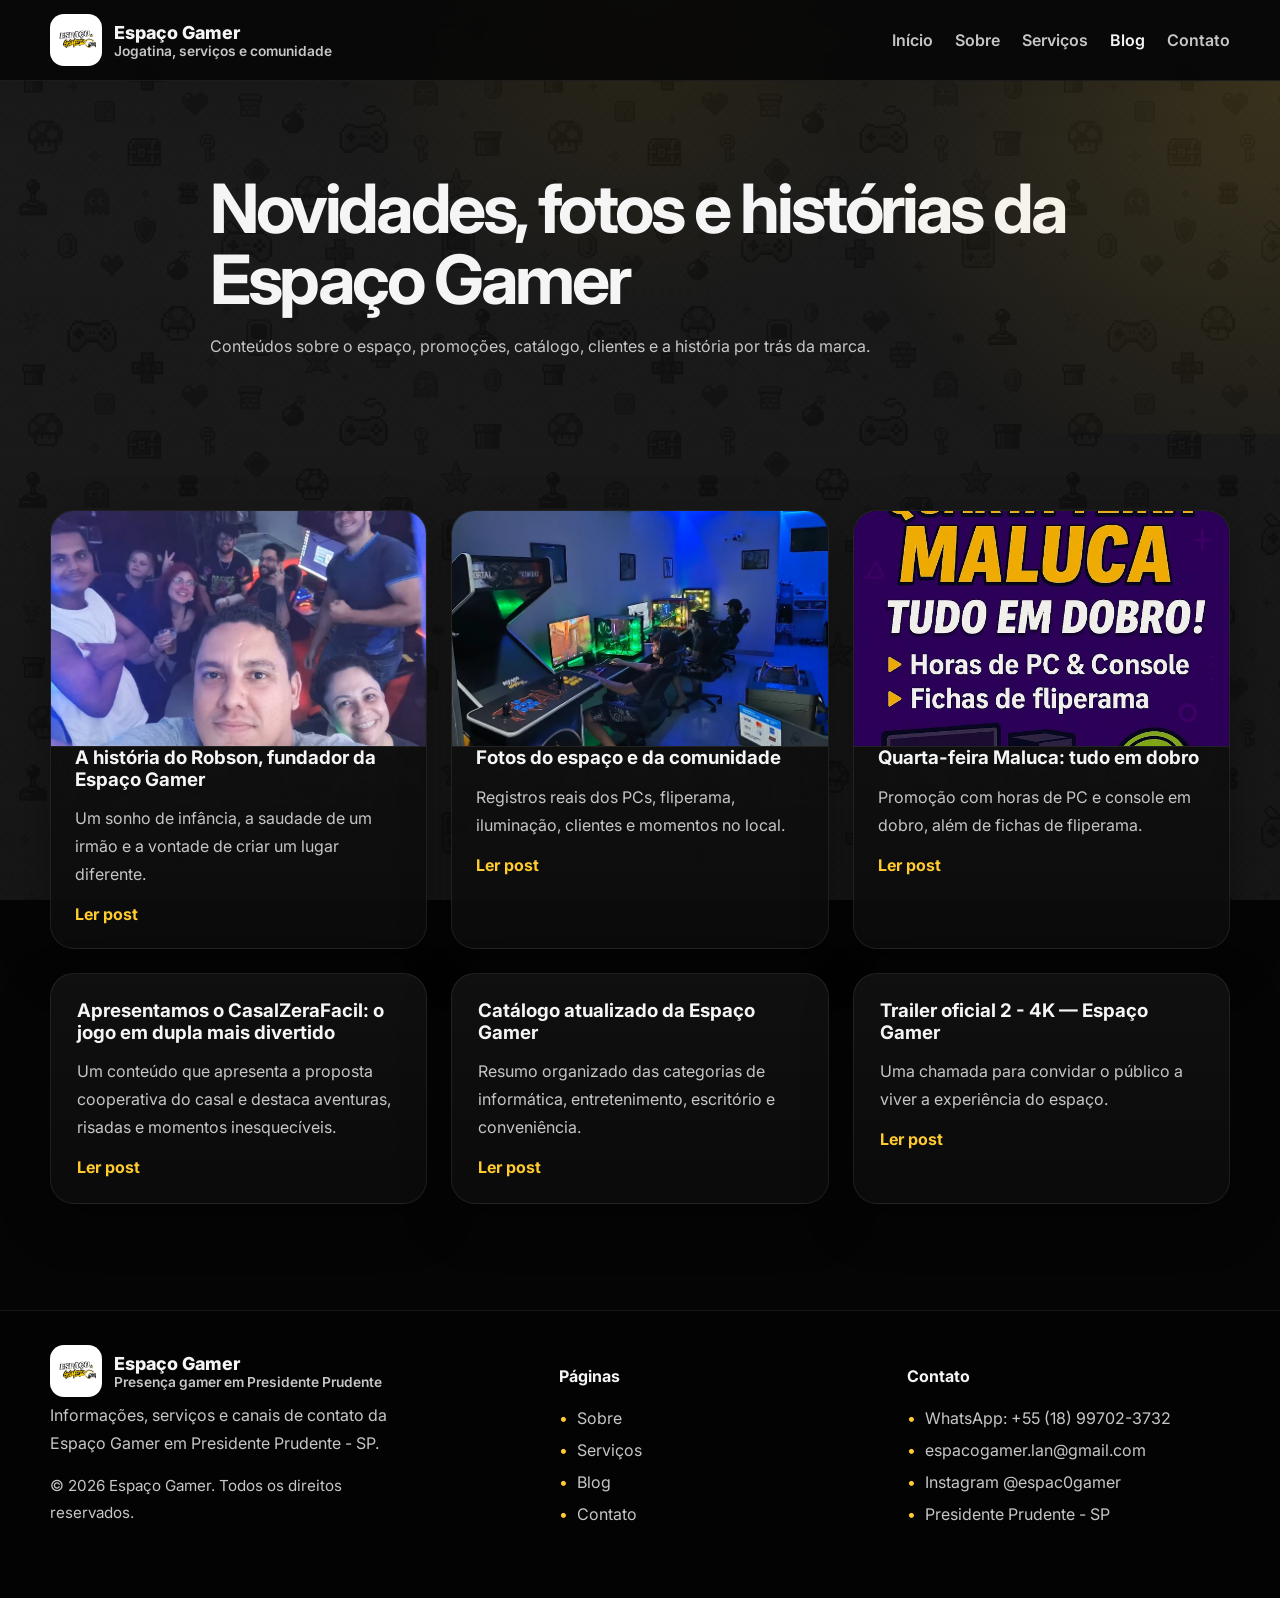
==== commit cf8083c0: "cortando mais pontas" ====
--- a/blog.html
+++ b/blog.html
@@ -33,7 +33,6 @@
   <main class="page-main">
     <section class="page-hero">
       <div class="container narrow">
-        <p class="eyebrow">Blog</p>
         <h1>Novidades, fotos e histórias da Espaço Gamer</h1>
         <p>Conteúdos sobre o espaço, promoções, catálogo, clientes e a história por trás da marca.</p>
       </div>
@@ -43,7 +42,6 @@
       <div class="container card-grid three">
         <article class="post-card post-card-with-cover">
           <a href="blog/post-4.html" class="post-card-cover"><img src="assets/img/uploads/proprietarios/robson-proprietario.png" alt="Robson e comunidade da Espaço Gamer" /></a>
-          <span class="post-tag">História</span>
           <h3><a href="blog/post-4.html">A história do Robson, fundador da Espaço Gamer</a></h3>
           <p>Um sonho de infância, a saudade de um irmão e a vontade de criar um lugar diferente.</p>
           <a class="text-link" href="blog/post-4.html">Ler post</a>
@@ -51,7 +49,6 @@
 
         <article class="post-card post-card-with-cover">
           <a href="blog/post-5.html" class="post-card-cover"><img src="assets/img/uploads/galeria/espaco-pcs-fliperama-01.png" alt="Ambiente da Espaço Gamer" /></a>
-          <span class="post-tag">Fotos</span>
           <h3><a href="blog/post-5.html">Fotos do espaço e da comunidade</a></h3>
           <p>Registros reais dos PCs, fliperama, iluminação, clientes e momentos no local.</p>
           <a class="text-link" href="blog/post-5.html">Ler post</a>
@@ -59,28 +56,24 @@
 
         <article class="post-card post-card-with-cover">
           <a href="blog/post-6.html" class="post-card-cover"><img src="assets/img/uploads/posts/quarta-feira-maluca.png" alt="Promoção Quarta-feira Maluca" /></a>
-          <span class="post-tag">Promoção</span>
           <h3><a href="blog/post-6.html">Quarta-feira Maluca: tudo em dobro</a></h3>
           <p>Promoção com horas de PC e console em dobro, além de fichas de fliperama.</p>
           <a class="text-link" href="blog/post-6.html">Ler post</a>
         </article>
 
         <article class="post-card">
-          <span class="post-tag">Comunidade</span>
           <h3><a href="blog/post-1.html">Apresentamos o CasalZeraFacil: o jogo em dupla mais divertido</a></h3>
           <p>Um conteúdo que apresenta a proposta cooperativa do casal e destaca aventuras, risadas e momentos inesquecíveis.</p>
           <a class="text-link" href="blog/post-1.html">Ler post</a>
         </article>
 
         <article class="post-card">
-          <span class="post-tag">Catálogo</span>
           <h3><a href="blog/post-2.html">Catálogo atualizado da Espaço Gamer</a></h3>
           <p>Resumo organizado das categorias de informática, entretenimento, escritório e conveniência.</p>
           <a class="text-link" href="blog/post-2.html">Ler post</a>
         </article>
 
         <article class="post-card">
-          <span class="post-tag">Trailer</span>
           <h3><a href="blog/post-3.html">Trailer oficial 2 - 4K — Espaço Gamer</a></h3>
           <p>Uma chamada para convidar o público a viver a experiência do espaço.</p>
           <a class="text-link" href="blog/post-3.html">Ler post</a>
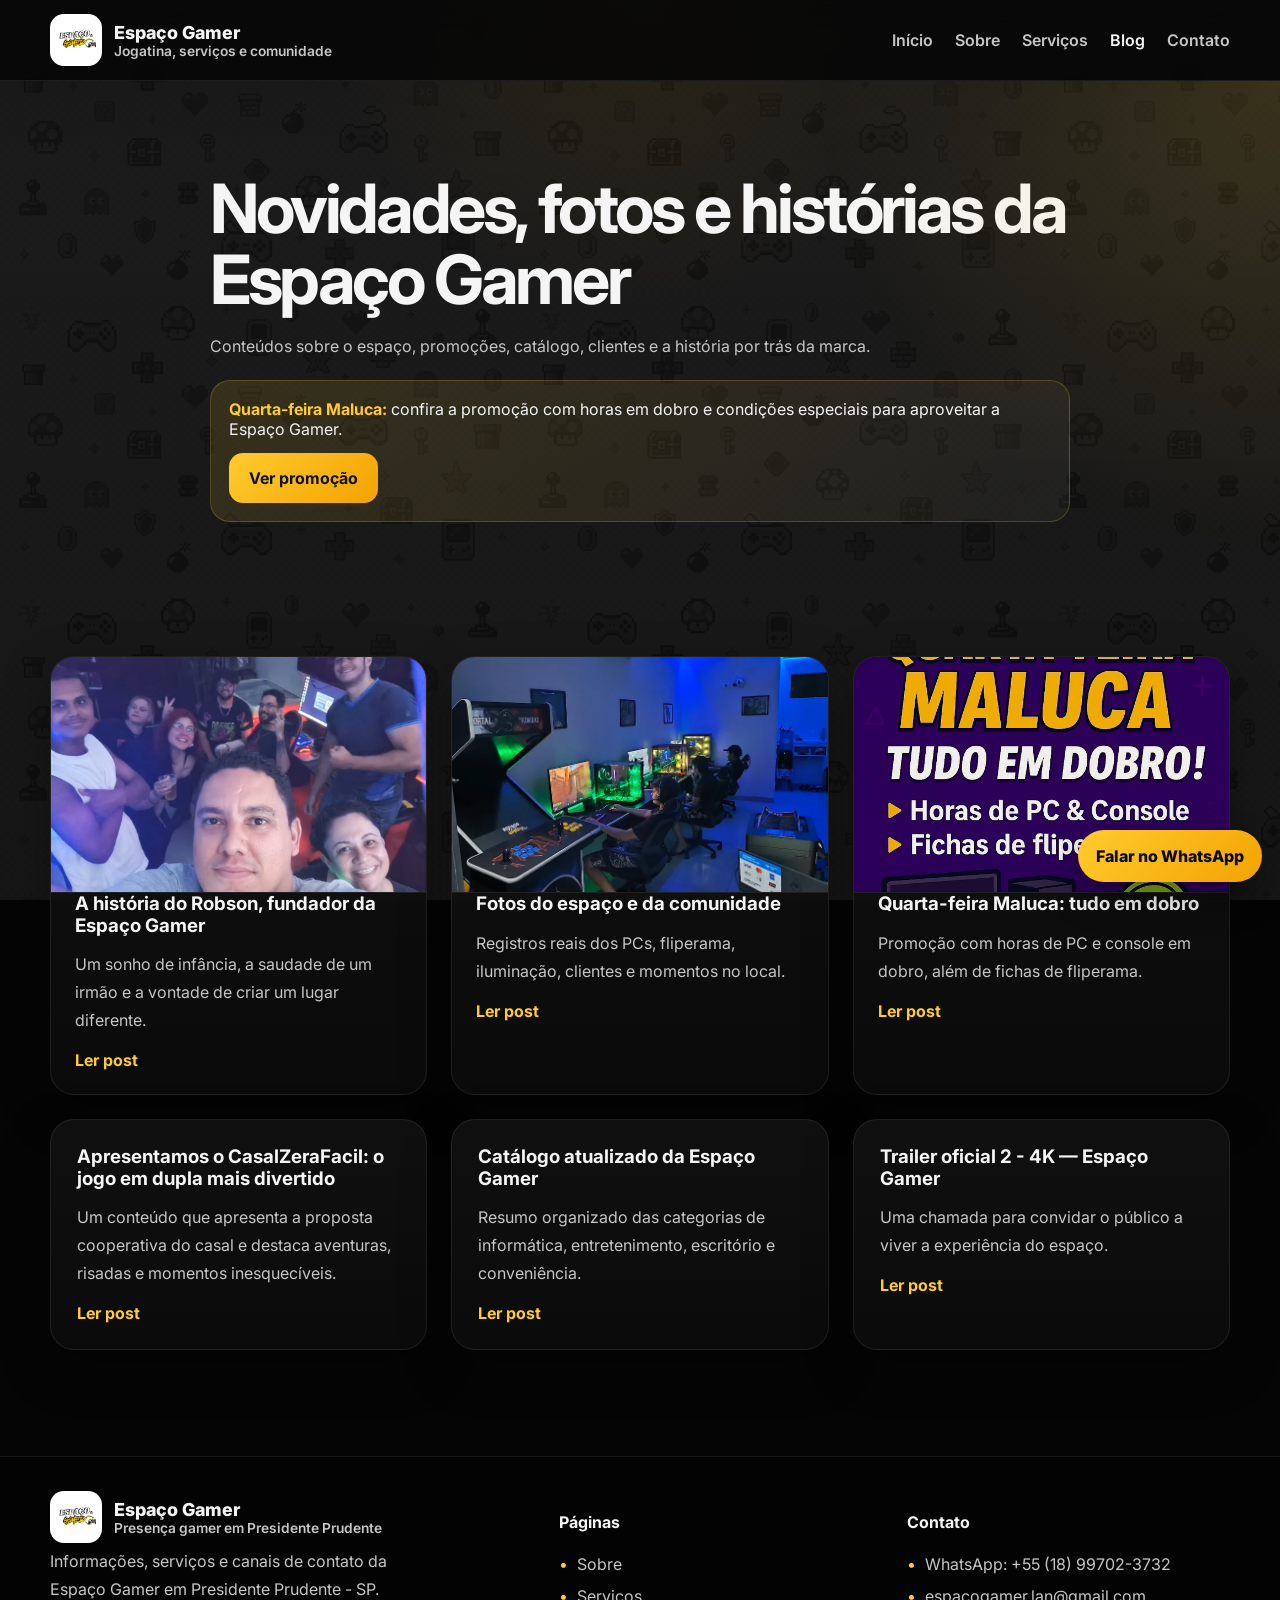
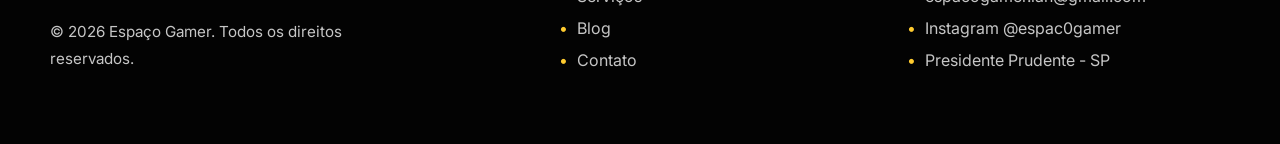
==== commit 836e76b6: "focando em SEO" ====
--- a/blog.html
+++ b/blog.html
@@ -3,9 +3,23 @@
 <head>
   <meta charset="UTF-8" />
   <meta name="viewport" content="width=device-width, initial-scale=1.0" />
-  <title>Blog | Espaço Gamer</title>
-  <meta name="description" content="Posts, fotos, novidades e histórias da Espaço Gamer." />
-  <link rel="preconnect" href="https://fonts.googleapis.com">
+  <title>Blog da Espaço Gamer | Fotos, promoções e novidades</title>
+  <meta name="description" content="Acompanhe novidades da Espaço Gamer: fotos reais do espaço, promoções, história do fundador, catálogo, eventos, clientes e conteúdos sobre games." />
+  
+  <link rel="canonical" href="https://espacogamerpp.com.br/blog.html" />
+  <meta name="robots" content="index, follow" />
+  <meta property="og:type" content="website" />
+  <meta property="og:locale" content="pt_BR" />
+  <meta property="og:site_name" content="Espaço Gamer" />
+  <meta property="og:title" content="Blog da Espaço Gamer | Fotos, promoções e novidades" />
+  <meta property="og:description" content="Acompanhe novidades da Espaço Gamer: fotos reais do espaço, promoções, história do fundador, catálogo, eventos, clientes e conteúdos sobre games." />
+  <meta property="og:url" content="https://espacogamerpp.com.br/blog.html" />
+  <meta property="og:image" content="https://espacogamerpp.com.br/assets/img/uploads/galeria/espaco-pcs-fliperama-01.png" />
+  <meta name="twitter:card" content="summary_large_image" />
+  <meta name="twitter:title" content="Blog da Espaço Gamer | Fotos, promoções e novidades" />
+  <meta name="twitter:description" content="Acompanhe novidades da Espaço Gamer: fotos reais do espaço, promoções, história do fundador, catálogo, eventos, clientes e conteúdos sobre games." />
+  <meta name="twitter:image" content="https://espacogamerpp.com.br/assets/img/uploads/galeria/espaco-pcs-fliperama-01.png" />
+<link rel="preconnect" href="https://fonts.googleapis.com">
   <link rel="preconnect" href="https://fonts.gstatic.com" crossorigin>
   <link href="https://fonts.googleapis.com/css2?family=Inter:wght@400;500;600;700;800&display=swap" rel="stylesheet">
   <link rel="stylesheet" href="assets/css/style.css" />
@@ -14,13 +28,13 @@
 
 <header class="site-header">
   <div class="container nav-wrap">
-    <a class="logo" href="index.html">
+    <a class="logo" href="/">
       <img src="assets/img/branding/logo-espaco-gamer.png" alt="Logo Espaço Gamer" />
       <span class="logo-mark">Espaço Gamer<span>Jogatina, serviços e comunidade</span></span>
     </a>
     <button class="menu-toggle" aria-label="Abrir menu">☰</button>
     <nav class="site-nav">
-      <a href="index.html" class="">Início</a>
+      <a href="/" class="">Início</a>
       <a href="sobre.html" class="">Sobre</a>
       <a href="produtos.html" class="">Serviços</a>
       <a href="blog.html" class="active">Blog</a>
@@ -85,7 +99,7 @@
 <footer class="site-footer">
   <div class="container footer-grid">
     <div class="footer-brand">
-      <a class="logo" href="index.html">
+      <a class="logo" href="/">
         <img src="assets/img/branding/logo-espaco-gamer.png" alt="Logo Espaço Gamer" />
         <span class="logo-mark">Espaço Gamer<span>Presença gamer em Presidente Prudente</span></span>
       </a>
--- a/assets/css/style.css
+++ b/assets/css/style.css
@@ -729,3 +729,17 @@
     margin-bottom: 22px;
   }
 }
+
+
+/* SEO e navegação interna */
+.related-links {
+  margin: 42px 0 28px;
+}
+.related-links h2 {
+  font-size: clamp(1.45rem, 3vw, 2rem);
+  margin-bottom: 18px;
+}
+.related-links .post-card {
+  display: block;
+  color: inherit;
+}
